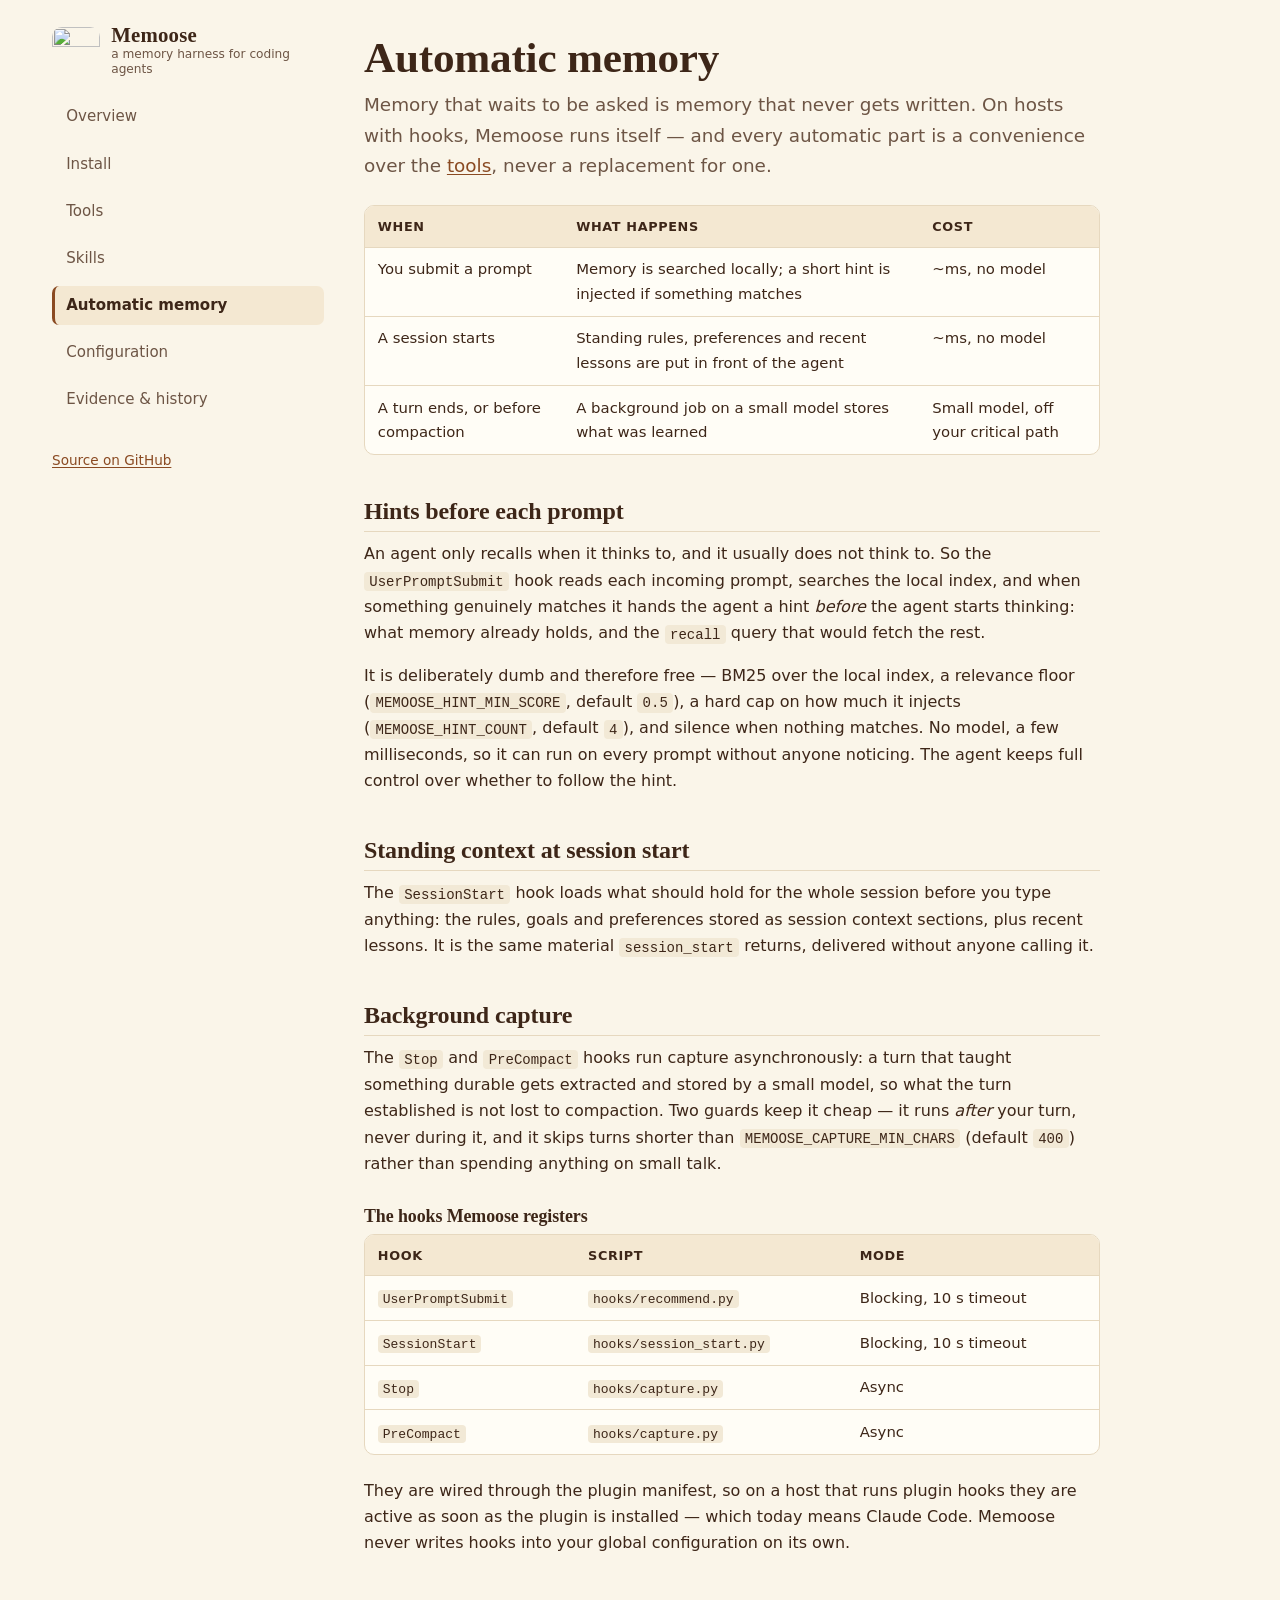
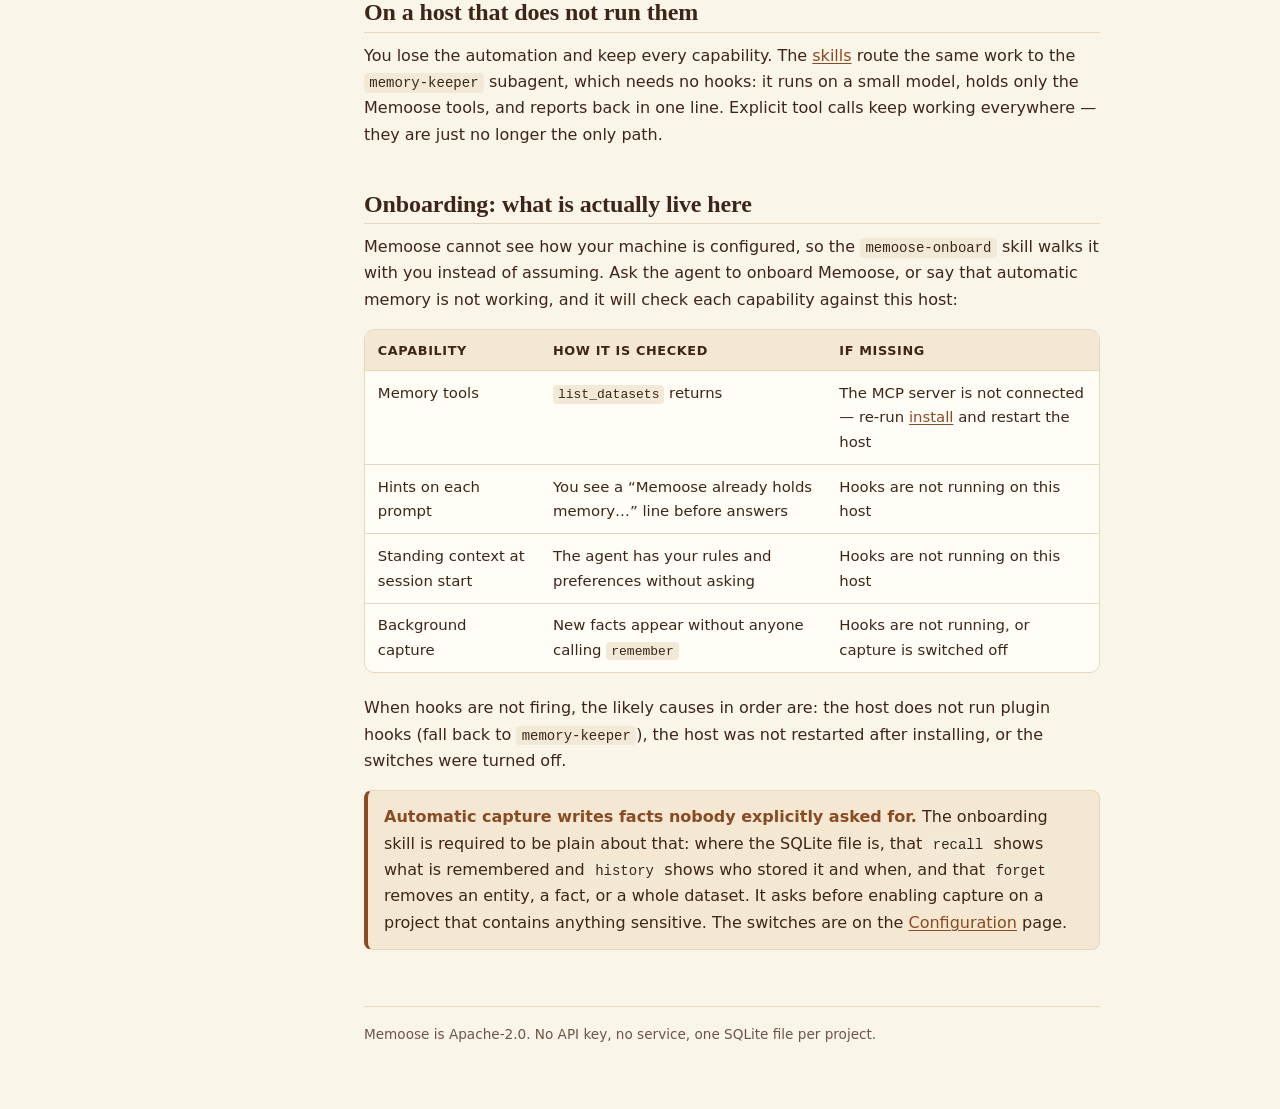
==== docs/site/automatic.html @ d870d78b "Rename project to Memoose and refresh docs" ====
<!doctype html>
<html lang="en">
<head>
<meta charset="utf-8">
<meta name="viewport" content="width=device-width, initial-scale=1">
<title>Automatic memory &middot; Memoose</title>
<meta name="description" content="How Memoose captures and recalls without being asked: prompt hints, standing context at session start, background capture on turn end and before compaction, and the onboarding skill.">
<link rel="icon" href="memoose-mascot.png">
<link rel="stylesheet" href="style.css">
</head>
<body>
<a class="skip" href="#main">Skip to content</a>
<div class="shell">
<header class="side">
  <a class="brand" href="index.html">
    <img src="memoose-mascot.png" alt="" width="48" height="48">
    <span><strong>Memoose</strong><small>a memory harness for coding agents</small></span>
  </a>
  <nav aria-label="Documentation">
    <ul>
      <li><a href="index.html">Overview</a></li>
      <li><a href="install.html">Install</a></li>
      <li><a href="tools.html">Tools</a></li>
      <li><a href="skills.html">Skills</a></li>
      <li><a href="automatic.html" aria-current="page">Automatic memory</a></li>
      <li><a href="configuration.html">Configuration</a></li>
      <li><a href="trust.html">Evidence &amp; history</a></li>
    </ul>
  </nav>
  <p class="side-foot"><a href="https://github.com/AndrewNgo-ini/mnemoth">Source on GitHub</a></p>
</header>
<main id="main">
<h1>Automatic memory</h1>
<p class="lede">Memory that waits to be asked is memory that never gets written. On hosts with hooks,
Memoose runs itself &mdash; and every automatic part is a convenience over the
<a href="tools.html">tools</a>, never a replacement for one.</p>

<div class="table-wrap">
<table>
<thead><tr><th>When</th><th>What happens</th><th>Cost</th></tr></thead>
<tbody>
<tr><td>You submit a prompt</td><td>Memory is searched locally; a short hint is injected if something matches</td><td>~ms, no model</td></tr>
<tr><td>A session starts</td><td>Standing rules, preferences and recent lessons are put in front of the agent</td><td>~ms, no model</td></tr>
<tr><td>A turn ends, or before compaction</td><td>A background job on a small model stores what was learned</td><td>Small model, off your critical path</td></tr>
</tbody>
</table>
</div>

<h2>Hints before each prompt</h2>
<p>An agent only recalls when it thinks to, and it usually does not think to. So the
<code>UserPromptSubmit</code> hook reads each incoming prompt, searches the local index, and when
something genuinely matches it hands the agent a hint <em>before</em> the agent starts thinking: what
memory already holds, and the <code>recall</code> query that would fetch the rest.</p>
<p>It is deliberately dumb and therefore free &mdash; BM25 over the local index, a relevance floor
(<code>MEMOOSE_HINT_MIN_SCORE</code>, default <code>0.5</code>), a hard cap on how much it injects
(<code>MEMOOSE_HINT_COUNT</code>, default <code>4</code>), and silence when nothing matches. No model,
a few milliseconds, so it can run on every prompt without anyone noticing. The agent keeps full
control over whether to follow the hint.</p>

<h2>Standing context at session start</h2>
<p>The <code>SessionStart</code> hook loads what should hold for the whole session before you type
anything: the rules, goals and preferences stored as session context sections, plus recent lessons.
It is the same material <code>session_start</code> returns, delivered without anyone calling it.</p>

<h2>Background capture</h2>
<p>The <code>Stop</code> and <code>PreCompact</code> hooks run capture asynchronously: a turn that
taught something durable gets extracted and stored by a small model, so what the turn established is
not lost to compaction. Two guards keep it cheap &mdash; it runs
<em>after</em> your turn, never during it, and it skips turns shorter than
<code>MEMOOSE_CAPTURE_MIN_CHARS</code> (default <code>400</code>) rather than spending anything on
small talk.</p>

<h3>The hooks Memoose registers</h3>
<div class="table-wrap">
<table>
<thead><tr><th>Hook</th><th>Script</th><th>Mode</th></tr></thead>
<tbody>
<tr><td><code>UserPromptSubmit</code></td><td><code>hooks/recommend.py</code></td><td>Blocking, 10&nbsp;s timeout</td></tr>
<tr><td><code>SessionStart</code></td><td><code>hooks/session_start.py</code></td><td>Blocking, 10&nbsp;s timeout</td></tr>
<tr><td><code>Stop</code></td><td><code>hooks/capture.py</code></td><td>Async</td></tr>
<tr><td><code>PreCompact</code></td><td><code>hooks/capture.py</code></td><td>Async</td></tr>
</tbody>
</table>
</div>
<p>They are wired through the plugin manifest, so on a host that runs plugin hooks they are active as
soon as the plugin is installed &mdash; which today means Claude Code. Memoose never writes hooks into
your global configuration on its own.</p>

<h2>On a host that does not run them</h2>
<p>You lose the automation and keep every capability. The <a href="skills.html">skills</a> route the
same work to the <code>memory-keeper</code> subagent, which needs no hooks: it runs on a small model,
holds only the Memoose tools, and reports back in one line. Explicit tool calls keep working
everywhere &mdash; they are just no longer the only path.</p>

<h2>Onboarding: what is actually live here</h2>
<p>Memoose cannot see how your machine is configured, so the <code>memoose-onboard</code> skill walks
it with you instead of assuming. Ask the agent to onboard Memoose, or say that automatic memory is not
working, and it will check each capability against this host:</p>
<div class="table-wrap">
<table>
<thead><tr><th>Capability</th><th>How it is checked</th><th>If missing</th></tr></thead>
<tbody>
<tr><td>Memory tools</td><td><code>list_datasets</code> returns</td><td>The MCP server is not connected &mdash; re-run <a href="install.html">install</a> and restart the host</td></tr>
<tr><td>Hints on each prompt</td><td>You see a &ldquo;Memoose already holds memory&hellip;&rdquo; line before answers</td><td>Hooks are not running on this host</td></tr>
<tr><td>Standing context at session start</td><td>The agent has your rules and preferences without asking</td><td>Hooks are not running on this host</td></tr>
<tr><td>Background capture</td><td>New facts appear without anyone calling <code>remember</code></td><td>Hooks are not running, or capture is switched off</td></tr>
</tbody>
</table>
</div>
<p>When hooks are not firing, the likely causes in order are: the host does not run plugin hooks (fall
back to <code>memory-keeper</code>), the host was not restarted after installing, or the switches were
turned off.</p>

<div class="note">
<p><strong>Automatic capture writes facts nobody explicitly asked for.</strong> The onboarding skill is
required to be plain about that: where the SQLite file is, that
<code>recall</code> shows what is remembered and <code>history</code> shows who stored it and when,
and that <code>forget</code> removes an entity, a fact, or a whole dataset. It asks before enabling
capture on a project that contains anything sensitive. The switches are on the
<a href="configuration.html">Configuration</a> page.</p>
</div>

<footer class="page-foot">
  <p>Memoose is Apache-2.0. No API key, no service, one SQLite file per project.</p>
</footer>
</main>
</div>
</body>
</html>
---- docs/site/style.css ----
/* memoose docs — warm parchment, forest green, one stylesheet, no build step. */
:root {
  --paper: #faf5e9;
  --card: #fffdf6;
  --ink: #3d2618;
  --ink-soft: #6d5545;
  --line: #e6d8bf;
  --accent: #8a4a22;
  --accent-soft: #f4e8d2;
  --tan: #a8641c;
  --code-bg: #f2e9d6;
  --shadow: 0 1px 0 rgba(51, 36, 26, .04), 0 6px 20px -12px rgba(51, 36, 26, .3);
  --serif: "Iowan Old Style", "Palatino Linotype", Palatino, Georgia, "Times New Roman", serif;
  --sans: system-ui, -apple-system, "Segoe UI", Roboto, "Helvetica Neue", sans-serif;
  --mono: ui-monospace, SFMono-Regular, "SF Mono", Menlo, Consolas, monospace;
}
@media (prefers-color-scheme: dark) {
  :root {
    --paper: #1e1712;
    --card: #271e17;
    --ink: #f3e8d8;
    --ink-soft: #c5b09a;
    --line: #3f3227;
    --accent: #eab069;
    --accent-soft: #302419;
    --tan: #f2cd7d;
    --code-bg: #2c231b;
    --shadow: none;
  }
}

* { box-sizing: border-box; }
html { -webkit-text-size-adjust: 100%; }
body {
  margin: 0;
  background: var(--paper);
  color: var(--ink);
  font: 1rem/1.65 var(--sans);
}
img { max-width: 100%; height: auto; }

a { color: var(--accent); text-decoration-thickness: 1px; text-underline-offset: 2px; }
a:hover { color: var(--ink); text-decoration-thickness: 2px; }
:focus-visible { outline: 3px solid var(--tan); outline-offset: 2px; border-radius: 3px; }

.skip {
  position: absolute; left: -9999px; top: 0;
  background: var(--card); color: var(--ink);
  padding: .6rem 1rem; border: 2px solid var(--accent); border-radius: 0 0 8px 0; z-index: 10;
}
.skip:focus { left: 0; }

/* ---------- layout ---------- */
.shell {
  display: grid;
  grid-template-columns: 17rem minmax(0, 1fr);
  gap: 2.5rem;
  max-width: 76rem;
  margin: 0 auto;
  padding: 1.5rem 1.25rem 3rem;
}
.side { position: sticky; top: 1.5rem; align-self: start; }
main { min-width: 0; max-width: 46rem; padding-top: .5rem; }

.brand {
  display: flex; align-items: center; gap: .7rem;
  color: inherit; text-decoration: none; margin-bottom: 1.25rem;
}
.brand img { border-radius: 10px; flex: none; }
.brand span { display: flex; flex-direction: column; line-height: 1.25; }
.brand strong { font: 700 1.3rem/1.1 var(--serif); letter-spacing: .01em; }
.brand small { color: var(--ink-soft); font-size: .76rem; }

.side nav ul { list-style: none; margin: 0; padding: 0; display: flex; flex-direction: column; gap: .15rem; }
.side nav a {
  display: block; padding: .45rem .7rem; border-radius: 7px;
  color: var(--ink-soft); text-decoration: none; font-size: .94rem;
  border-left: 3px solid transparent;
}
.side nav a:hover { background: var(--accent-soft); color: var(--ink); }
.side nav a[aria-current="page"] {
  background: var(--accent-soft); color: var(--ink); font-weight: 600;
  border-left-color: var(--accent);
}
.side-foot { margin: 1.5rem 0 0; font-size: .85rem; color: var(--ink-soft); }

/* ---------- prose ---------- */
h1, h2, h3 { font-family: var(--serif); line-height: 1.2; letter-spacing: -.005em; }
h1 { font-size: clamp(2rem, 1.4rem + 2vw, 2.7rem); margin: 0 0 .4rem; }
h2 { font-size: 1.5rem; margin: 2.6rem 0 .6rem; padding-bottom: .3rem; border-bottom: 1px solid var(--line); }
h3 { font-size: 1.12rem; margin: 1.8rem 0 .4rem; }
.lede { font-size: 1.15rem; color: var(--ink-soft); margin: 0 0 1.5rem; }
p, ul, ol { margin: 0 0 1rem; }
li { margin-bottom: .35rem; }
strong { color: var(--ink); }
.muted { color: var(--ink-soft); }

code {
  font: .875em var(--mono);
  background: var(--code-bg); padding: .12em .38em; border-radius: 4px;
  overflow-wrap: break-word;
}
pre {
  background: var(--code-bg); border: 1px solid var(--line); border-radius: 10px;
  padding: .9rem 1rem; margin: 0 0 1.2rem; overflow-x: auto;
}
pre code { background: none; padding: 0; font-size: .84rem; line-height: 1.6; }

blockquote {
  margin: 0 0 1.2rem; padding: .1rem 0 .1rem 1rem;
  border-left: 3px solid var(--tan); color: var(--ink-soft);
}

/* ---------- tables ---------- */
.table-wrap { overflow-x: auto; margin: 0 0 1.4rem; border: 1px solid var(--line); border-radius: 10px; background: var(--card); }
table { border-collapse: collapse; width: 100%; font-size: .93rem; }
th, td { text-align: left; padding: .6rem .8rem; border-bottom: 1px solid var(--line); vertical-align: top; }
thead th { background: var(--accent-soft); font-size: .8rem; text-transform: uppercase; letter-spacing: .05em; }
tbody tr:last-child td { border-bottom: 0; }
td code { white-space: nowrap; }

/* ---------- bits ---------- */
.hero { display: flex; gap: 1.75rem; align-items: center; flex-wrap: wrap; margin-bottom: 1rem; }
.hero img { width: 13rem; flex: none; border-radius: 14px; }
.hero > div { flex: 1 1 18rem; min-width: 0; }

.cards { display: grid; grid-template-columns: repeat(auto-fit, minmax(13rem, 1fr)); gap: .9rem; margin: 0 0 1.5rem; padding: 0; list-style: none; }
.cards li { margin: 0; }
.cards a, .card {
  display: block; height: 100%; background: var(--card); border: 1px solid var(--line);
  border-radius: 10px; padding: .9rem 1rem; box-shadow: var(--shadow);
  text-decoration: none; color: inherit;
}
.cards a:hover { border-color: var(--accent); }
.cards strong { display: block; font-family: var(--serif); font-size: 1.05rem; margin-bottom: .2rem; }
.cards span { color: var(--ink-soft); font-size: .88rem; }

.note {
  background: var(--accent-soft); border: 1px solid var(--line); border-left: 4px solid var(--accent);
  border-radius: 8px; padding: .8rem 1rem; margin: 0 0 1.3rem;
}
.note p:last-child, .note ul:last-child { margin-bottom: 0; }
.note strong:first-child { color: var(--accent); }

dl { margin: 0 0 1.3rem; }
dt { font-family: var(--mono); font-size: .9rem; font-weight: 600; margin-top: .9rem; overflow-wrap: anywhere; }
dd { margin: .15rem 0 0; color: var(--ink-soft); }

.page-foot { margin-top: 3.5rem; padding-top: 1rem; border-top: 1px solid var(--line); font-size: .85rem; color: var(--ink-soft); }

/* ---------- narrow ---------- */
@media (max-width: 56rem) {
  .shell { grid-template-columns: minmax(0, 1fr); gap: 1.25rem; padding-top: 1rem; }
  .side { position: static; border-bottom: 1px solid var(--line); padding-bottom: .75rem; }
  .brand { margin-bottom: .9rem; }
  .side nav ul { flex-direction: row; flex-wrap: wrap; gap: .3rem; }
  .side nav a { border: 1px solid var(--line); border-left-width: 1px; padding: .35rem .65rem; font-size: .88rem; }
  .side nav a[aria-current="page"] { border-color: var(--accent); border-left-width: 1px; }
  .side-foot { margin-top: .9rem; }
  main { padding-top: 0; }
  .hero img { width: 9rem; }
}
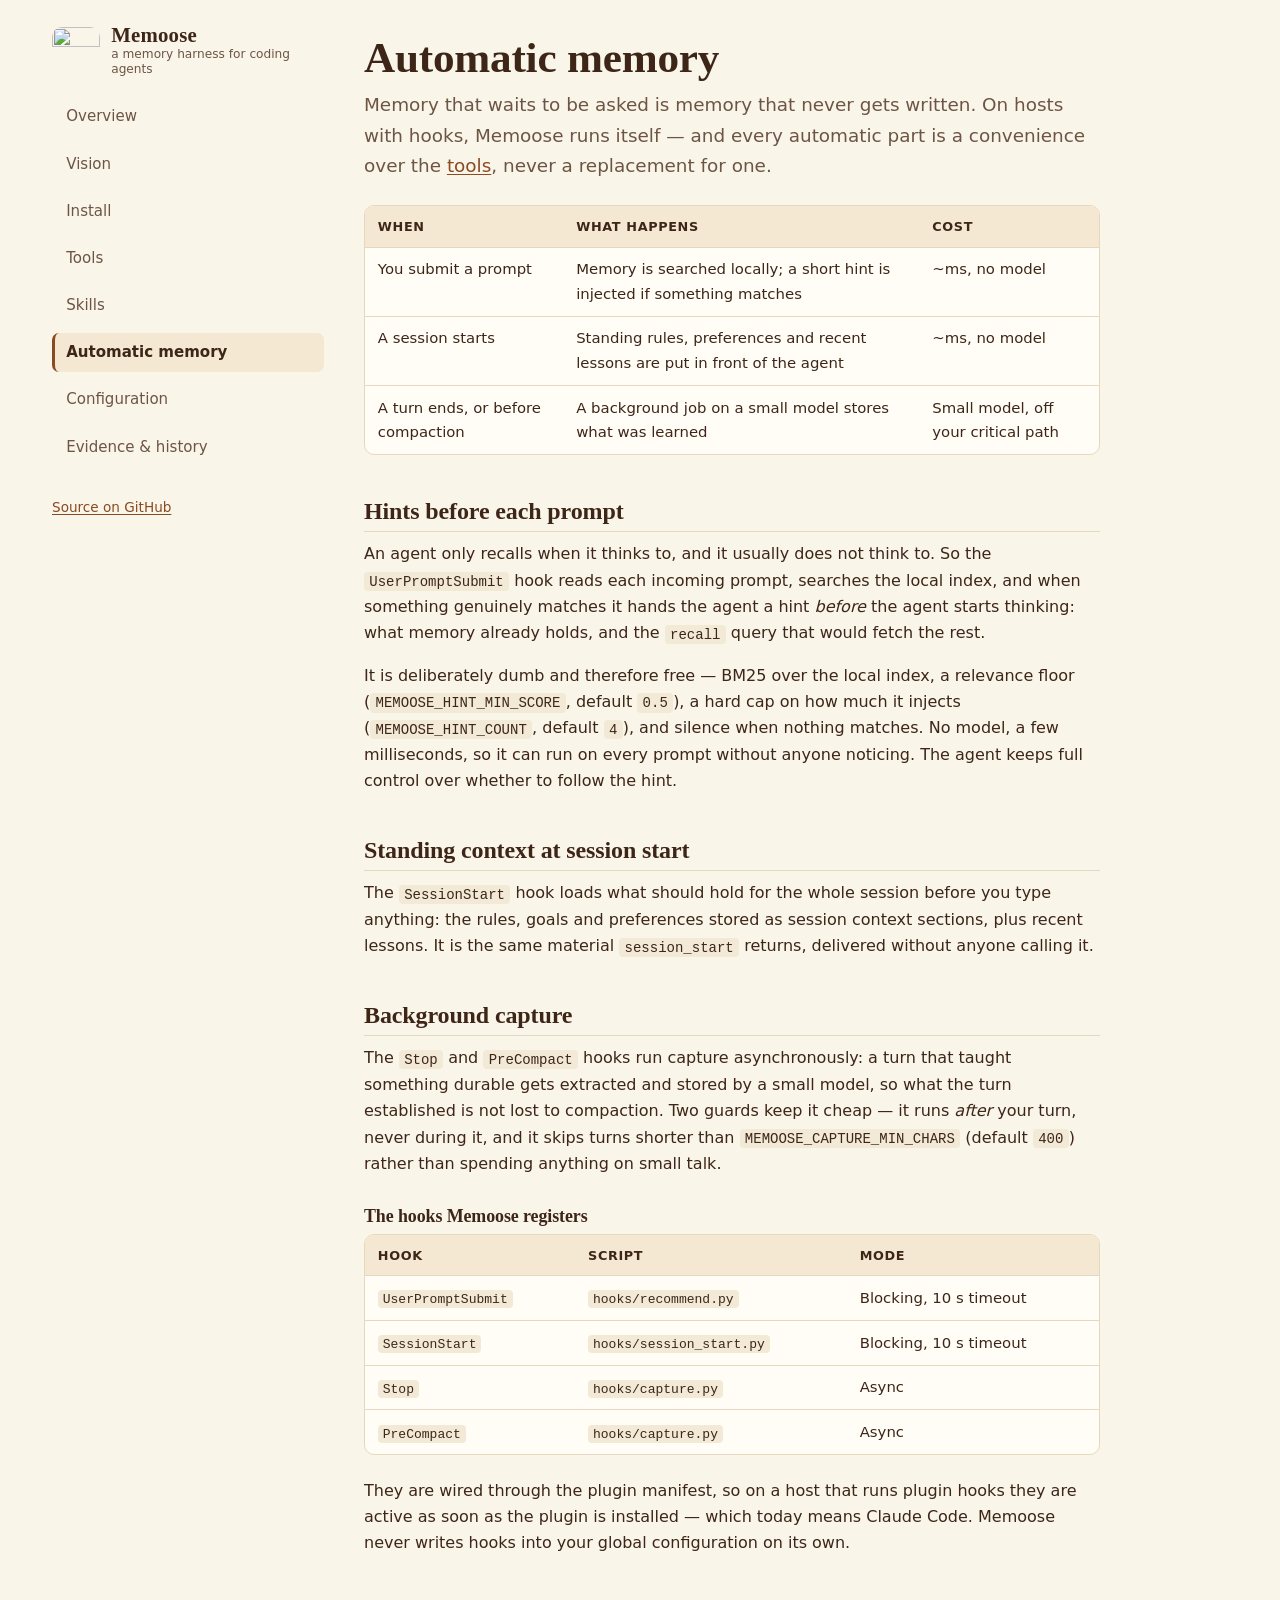
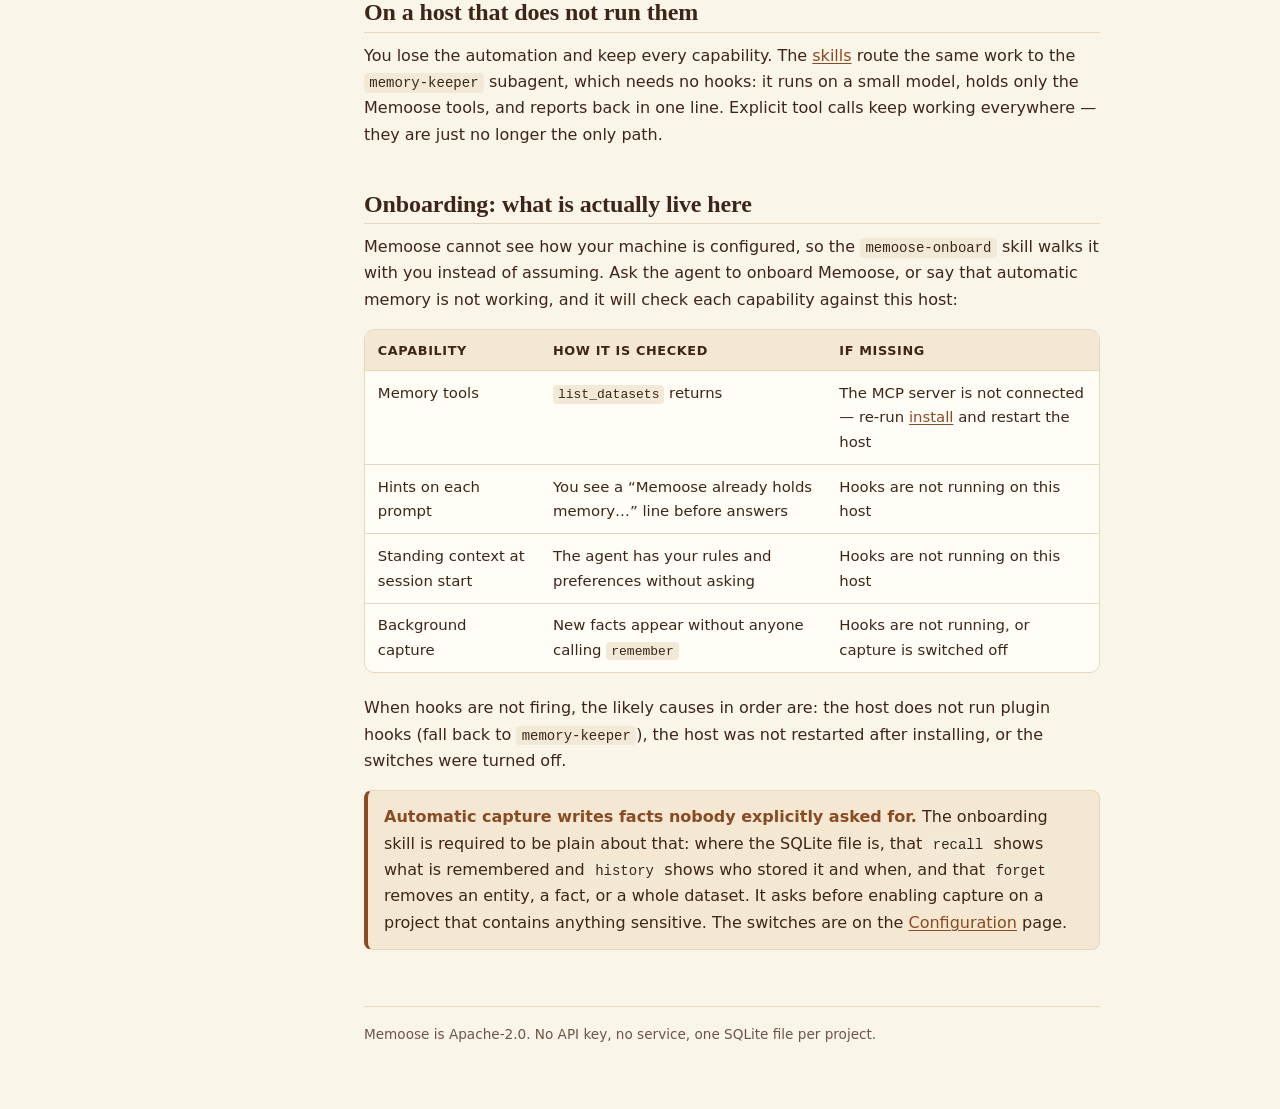
==== commit f7a9c73e: "feat: a CLI surface, the upkeep pass, and numpy scoring memoose is now reachable from a shell as wel" ====
--- a/docs/site/automatic.html
+++ b/docs/site/automatic.html
@@ -19,6 +19,7 @@
   <nav aria-label="Documentation">
     <ul>
       <li><a href="index.html">Overview</a></li>
+      <li><a href="vision.html">Vision</a></li>
       <li><a href="install.html">Install</a></li>
       <li><a href="tools.html">Tools</a></li>
       <li><a href="skills.html">Skills</a></li>
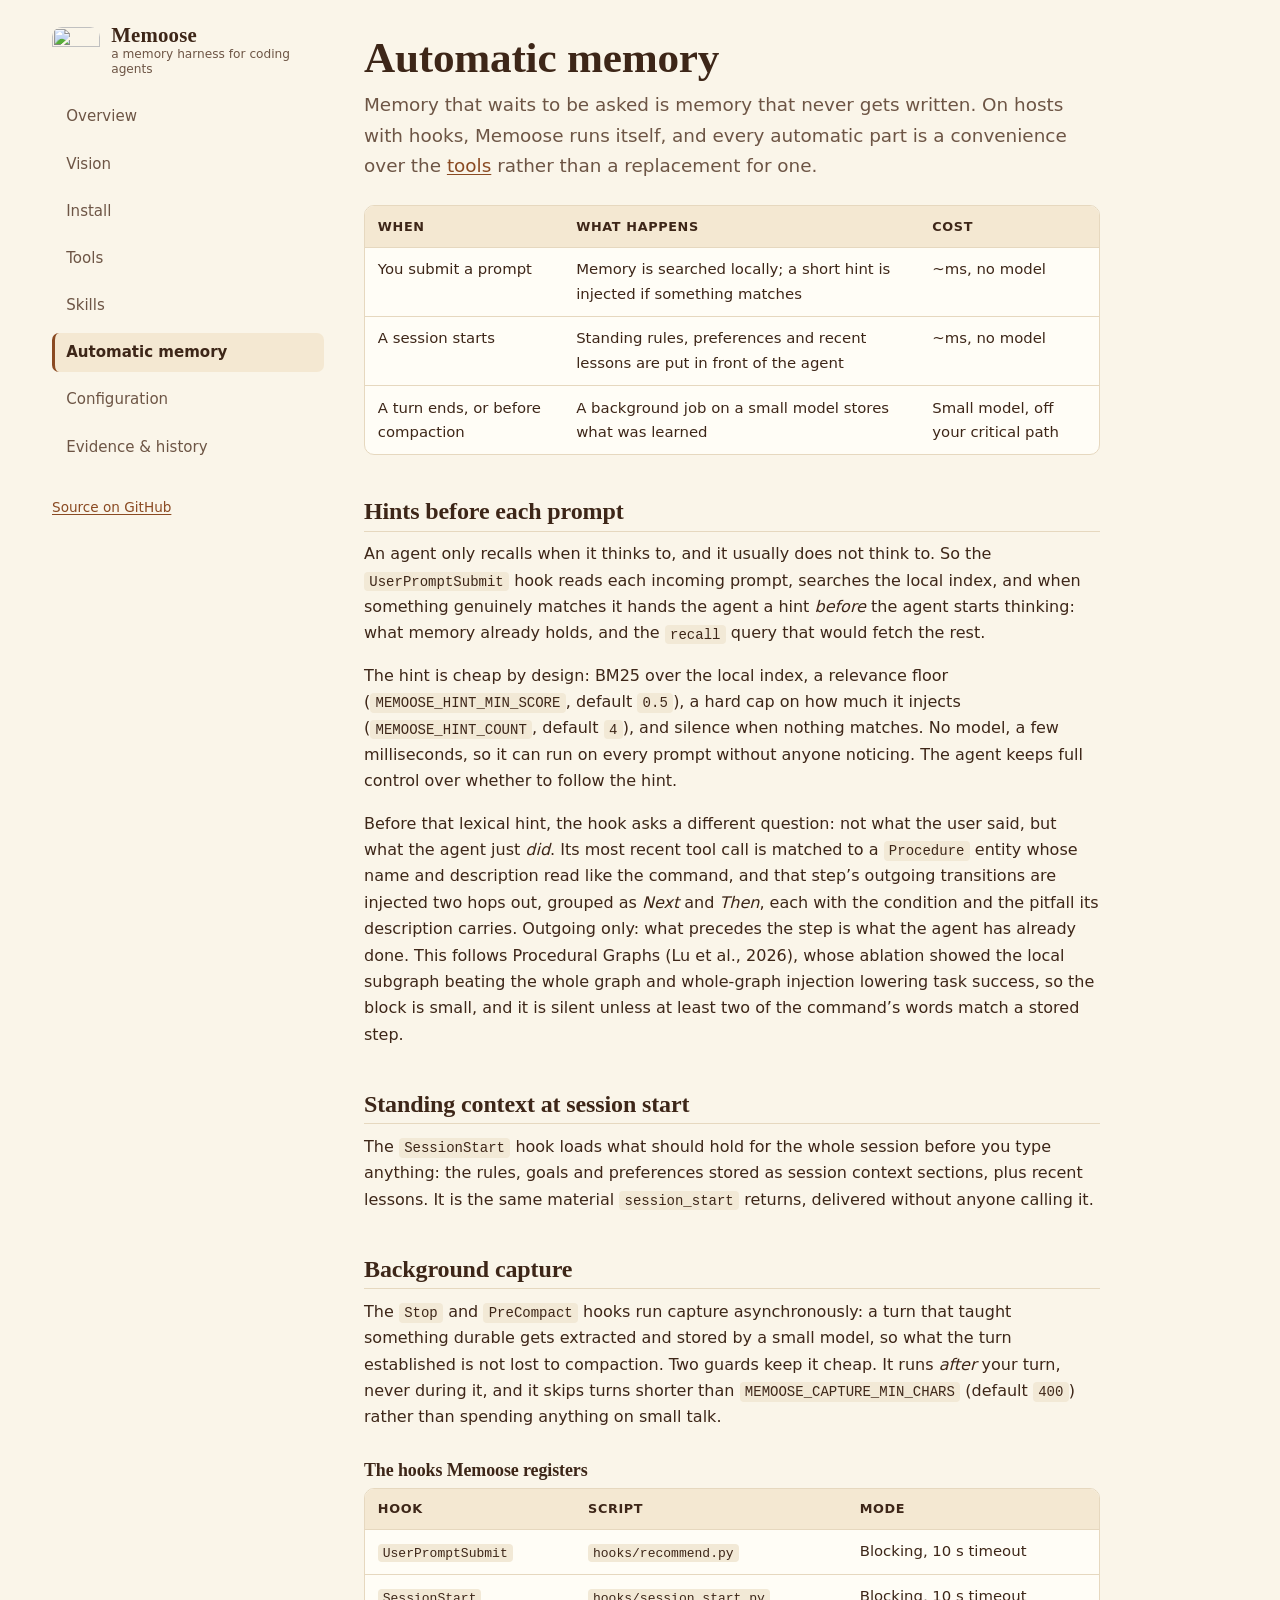
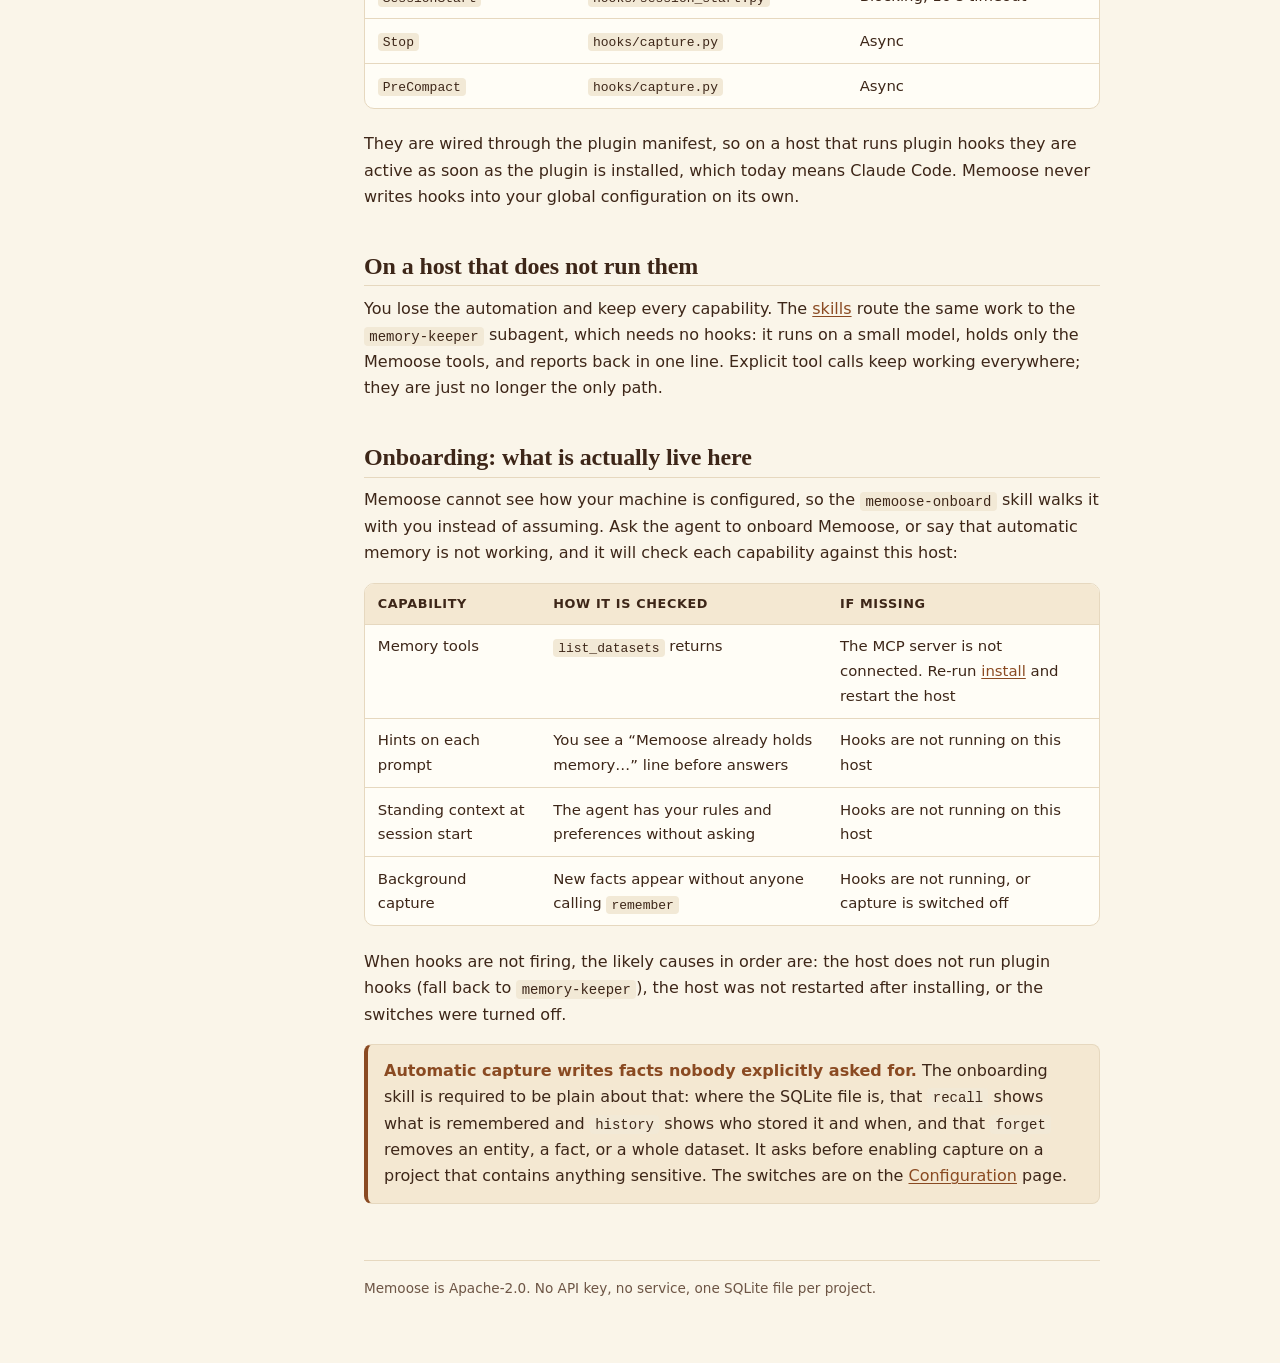
==== commit 652f6a6d: "feat: procedural memory, a graph viewer, and a plugin that actually loads Procedural memory in the s" ====
--- a/docs/site/automatic.html
+++ b/docs/site/automatic.html
@@ -33,8 +33,8 @@
 <main id="main">
 <h1>Automatic memory</h1>
 <p class="lede">Memory that waits to be asked is memory that never gets written. On hosts with hooks,
-Memoose runs itself &mdash; and every automatic part is a convenience over the
-<a href="tools.html">tools</a>, never a replacement for one.</p>
+Memoose runs itself, and every automatic part is a convenience over the
+<a href="tools.html">tools</a> rather than a replacement for one.</p>
 
 <div class="table-wrap">
 <table>
@@ -52,11 +52,19 @@
 <code>UserPromptSubmit</code> hook reads each incoming prompt, searches the local index, and when
 something genuinely matches it hands the agent a hint <em>before</em> the agent starts thinking: what
 memory already holds, and the <code>recall</code> query that would fetch the rest.</p>
-<p>It is deliberately dumb and therefore free &mdash; BM25 over the local index, a relevance floor
+<p>The hint is cheap by design: BM25 over the local index, a relevance floor
 (<code>MEMOOSE_HINT_MIN_SCORE</code>, default <code>0.5</code>), a hard cap on how much it injects
 (<code>MEMOOSE_HINT_COUNT</code>, default <code>4</code>), and silence when nothing matches. No model,
 a few milliseconds, so it can run on every prompt without anyone noticing. The agent keeps full
 control over whether to follow the hint.</p>
+<p>Before that lexical hint, the hook asks a different question: not what the user said, but what
+the agent just <em>did</em>. Its most recent tool call is matched to a <code>Procedure</code> entity
+whose name and description read like the command, and that step&rsquo;s outgoing transitions are
+injected two hops out, grouped as <em>Next</em> and <em>Then</em>, each with the condition and the
+pitfall its description carries. Outgoing only: what precedes the step is what the agent has already
+done. This follows Procedural Graphs (Lu et&nbsp;al., 2026), whose ablation showed the local
+subgraph beating the whole graph and whole-graph injection lowering task success, so the block is
+small, and it is silent unless at least two of the command&rsquo;s words match a stored step.</p>
 
 <h2>Standing context at session start</h2>
 <p>The <code>SessionStart</code> hook loads what should hold for the whole session before you type
@@ -66,7 +74,7 @@
 <h2>Background capture</h2>
 <p>The <code>Stop</code> and <code>PreCompact</code> hooks run capture asynchronously: a turn that
 taught something durable gets extracted and stored by a small model, so what the turn established is
-not lost to compaction. Two guards keep it cheap &mdash; it runs
+not lost to compaction. Two guards keep it cheap. It runs
 <em>after</em> your turn, never during it, and it skips turns shorter than
 <code>MEMOOSE_CAPTURE_MIN_CHARS</code> (default <code>400</code>) rather than spending anything on
 small talk.</p>
@@ -84,14 +92,14 @@
 </table>
 </div>
 <p>They are wired through the plugin manifest, so on a host that runs plugin hooks they are active as
-soon as the plugin is installed &mdash; which today means Claude Code. Memoose never writes hooks into
+soon as the plugin is installed, which today means Claude Code. Memoose never writes hooks into
 your global configuration on its own.</p>
 
 <h2>On a host that does not run them</h2>
 <p>You lose the automation and keep every capability. The <a href="skills.html">skills</a> route the
 same work to the <code>memory-keeper</code> subagent, which needs no hooks: it runs on a small model,
 holds only the Memoose tools, and reports back in one line. Explicit tool calls keep working
-everywhere &mdash; they are just no longer the only path.</p>
+everywhere; they are just no longer the only path.</p>
 
 <h2>Onboarding: what is actually live here</h2>
 <p>Memoose cannot see how your machine is configured, so the <code>memoose-onboard</code> skill walks
@@ -101,7 +109,7 @@
 <table>
 <thead><tr><th>Capability</th><th>How it is checked</th><th>If missing</th></tr></thead>
 <tbody>
-<tr><td>Memory tools</td><td><code>list_datasets</code> returns</td><td>The MCP server is not connected &mdash; re-run <a href="install.html">install</a> and restart the host</td></tr>
+<tr><td>Memory tools</td><td><code>list_datasets</code> returns</td><td>The MCP server is not connected. Re-run <a href="install.html">install</a> and restart the host</td></tr>
 <tr><td>Hints on each prompt</td><td>You see a &ldquo;Memoose already holds memory&hellip;&rdquo; line before answers</td><td>Hooks are not running on this host</td></tr>
 <tr><td>Standing context at session start</td><td>The agent has your rules and preferences without asking</td><td>Hooks are not running on this host</td></tr>
 <tr><td>Background capture</td><td>New facts appear without anyone calling <code>remember</code></td><td>Hooks are not running, or capture is switched off</td></tr>
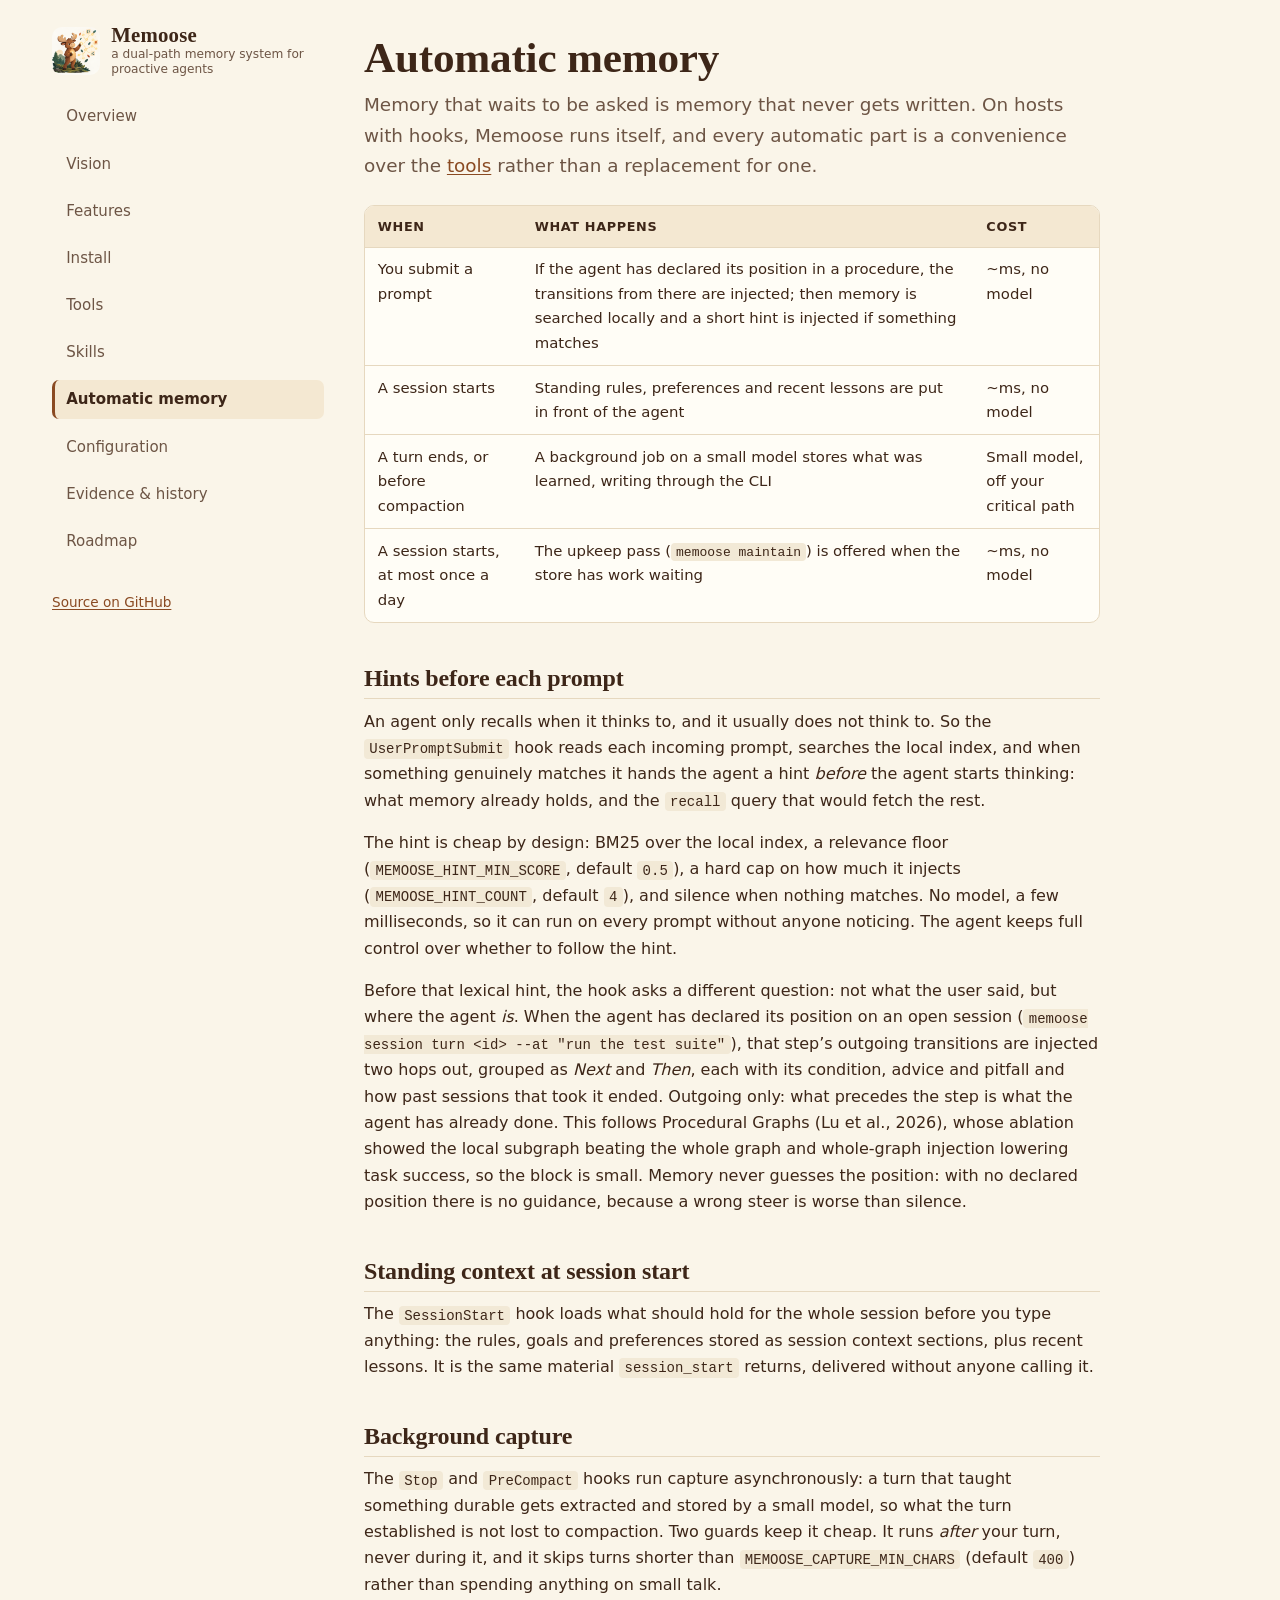
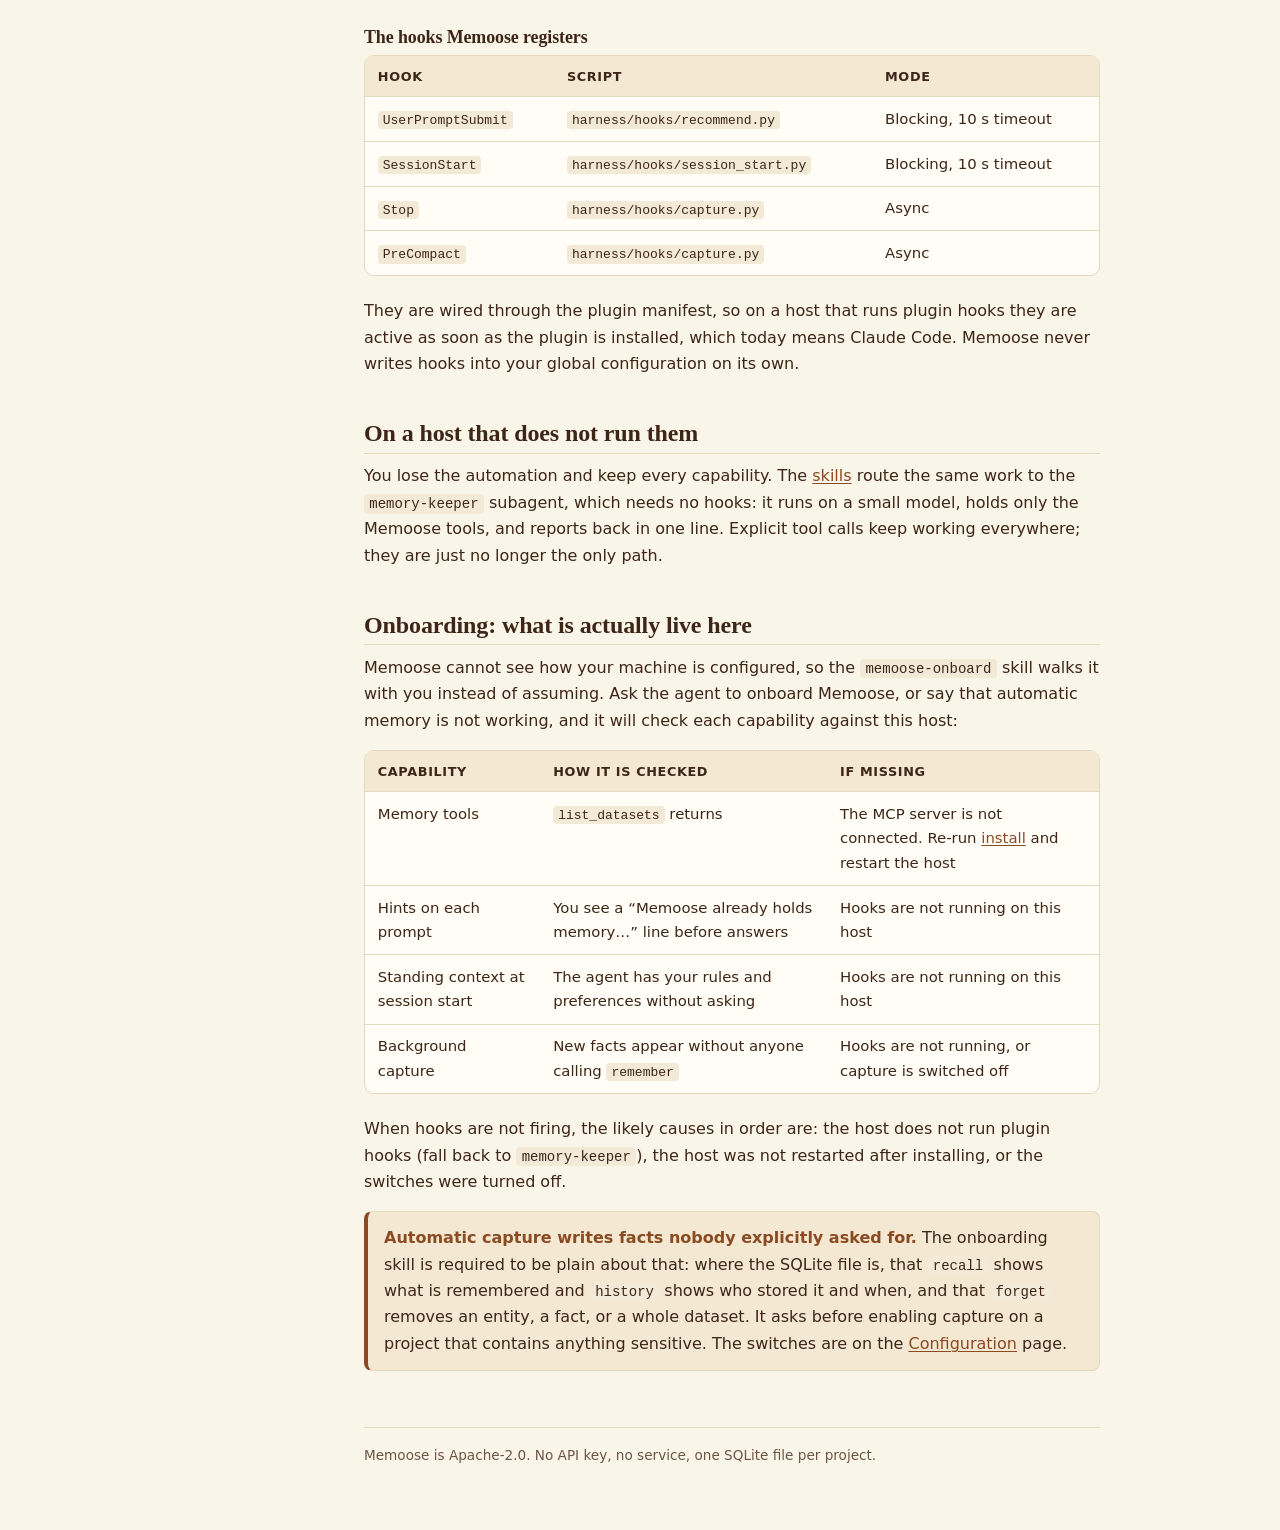
==== commit 06374c14: "docs: one tagline, features and roadmap pages, and a sanitisation pass before publishing "A dual-pat" ====
--- a/docs/site/automatic.html
+++ b/docs/site/automatic.html
@@ -14,18 +14,20 @@
 <header class="side">
   <a class="brand" href="index.html">
     <img src="memoose-mascot.png" alt="" width="48" height="48">
-    <span><strong>Memoose</strong><small>a memory harness for coding agents</small></span>
+    <span><strong>Memoose</strong><small>a dual-path memory system for proactive agents</small></span>
   </a>
   <nav aria-label="Documentation">
     <ul>
       <li><a href="index.html">Overview</a></li>
       <li><a href="vision.html">Vision</a></li>
+      <li><a href="features.html">Features</a></li>
       <li><a href="install.html">Install</a></li>
       <li><a href="tools.html">Tools</a></li>
       <li><a href="skills.html">Skills</a></li>
       <li><a href="automatic.html" aria-current="page">Automatic memory</a></li>
       <li><a href="configuration.html">Configuration</a></li>
       <li><a href="trust.html">Evidence &amp; history</a></li>
+      <li><a href="roadmap.html">Roadmap</a></li>
     </ul>
   </nav>
   <p class="side-foot"><a href="https://github.com/AndrewNgo-ini/mnemoth">Source on GitHub</a></p>
@@ -40,9 +42,10 @@
 <table>
 <thead><tr><th>When</th><th>What happens</th><th>Cost</th></tr></thead>
 <tbody>
-<tr><td>You submit a prompt</td><td>Memory is searched locally; a short hint is injected if something matches</td><td>~ms, no model</td></tr>
+<tr><td>You submit a prompt</td><td>If the agent has declared its position in a procedure, the transitions from there are injected; then memory is searched locally and a short hint is injected if something matches</td><td>~ms, no model</td></tr>
 <tr><td>A session starts</td><td>Standing rules, preferences and recent lessons are put in front of the agent</td><td>~ms, no model</td></tr>
-<tr><td>A turn ends, or before compaction</td><td>A background job on a small model stores what was learned</td><td>Small model, off your critical path</td></tr>
+<tr><td>A turn ends, or before compaction</td><td>A background job on a small model stores what was learned, writing through the CLI</td><td>Small model, off your critical path</td></tr>
+<tr><td>A session starts, at most once a day</td><td>The upkeep pass (<code>memoose maintain</code>) is offered when the store has work waiting</td><td>~ms, no model</td></tr>
 </tbody>
 </table>
 </div>
@@ -57,14 +60,15 @@
 (<code>MEMOOSE_HINT_COUNT</code>, default <code>4</code>), and silence when nothing matches. No model,
 a few milliseconds, so it can run on every prompt without anyone noticing. The agent keeps full
 control over whether to follow the hint.</p>
-<p>Before that lexical hint, the hook asks a different question: not what the user said, but what
-the agent just <em>did</em>. Its most recent tool call is matched to a <code>Procedure</code> entity
-whose name and description read like the command, and that step&rsquo;s outgoing transitions are
-injected two hops out, grouped as <em>Next</em> and <em>Then</em>, each with the condition and the
-pitfall its description carries. Outgoing only: what precedes the step is what the agent has already
-done. This follows Procedural Graphs (Lu et&nbsp;al., 2026), whose ablation showed the local
-subgraph beating the whole graph and whole-graph injection lowering task success, so the block is
-small, and it is silent unless at least two of the command&rsquo;s words match a stored step.</p>
+<p>Before that lexical hint, the hook asks a different question: not what the user said, but where
+the agent <em>is</em>. When the agent has declared its position on an open session
+(<code>memoose session turn &lt;id&gt; --at "run the test suite"</code>), that step&rsquo;s outgoing
+transitions are injected two hops out, grouped as <em>Next</em> and <em>Then</em>, each with its
+condition, advice and pitfall and how past sessions that took it ended. Outgoing only: what precedes
+the step is what the agent has already done. This follows Procedural Graphs (Lu et&nbsp;al., 2026),
+whose ablation showed the local subgraph beating the whole graph and whole-graph injection lowering
+task success, so the block is small. Memory never guesses the position: with no declared position
+there is no guidance, because a wrong steer is worse than silence.</p>
 
 <h2>Standing context at session start</h2>
 <p>The <code>SessionStart</code> hook loads what should hold for the whole session before you type
@@ -84,10 +88,10 @@
 <table>
 <thead><tr><th>Hook</th><th>Script</th><th>Mode</th></tr></thead>
 <tbody>
-<tr><td><code>UserPromptSubmit</code></td><td><code>hooks/recommend.py</code></td><td>Blocking, 10&nbsp;s timeout</td></tr>
-<tr><td><code>SessionStart</code></td><td><code>hooks/session_start.py</code></td><td>Blocking, 10&nbsp;s timeout</td></tr>
-<tr><td><code>Stop</code></td><td><code>hooks/capture.py</code></td><td>Async</td></tr>
-<tr><td><code>PreCompact</code></td><td><code>hooks/capture.py</code></td><td>Async</td></tr>
+<tr><td><code>UserPromptSubmit</code></td><td><code>harness/hooks/recommend.py</code></td><td>Blocking, 10&nbsp;s timeout</td></tr>
+<tr><td><code>SessionStart</code></td><td><code>harness/hooks/session_start.py</code></td><td>Blocking, 10&nbsp;s timeout</td></tr>
+<tr><td><code>Stop</code></td><td><code>harness/hooks/capture.py</code></td><td>Async</td></tr>
+<tr><td><code>PreCompact</code></td><td><code>harness/hooks/capture.py</code></td><td>Async</td></tr>
 </tbody>
 </table>
 </div>
